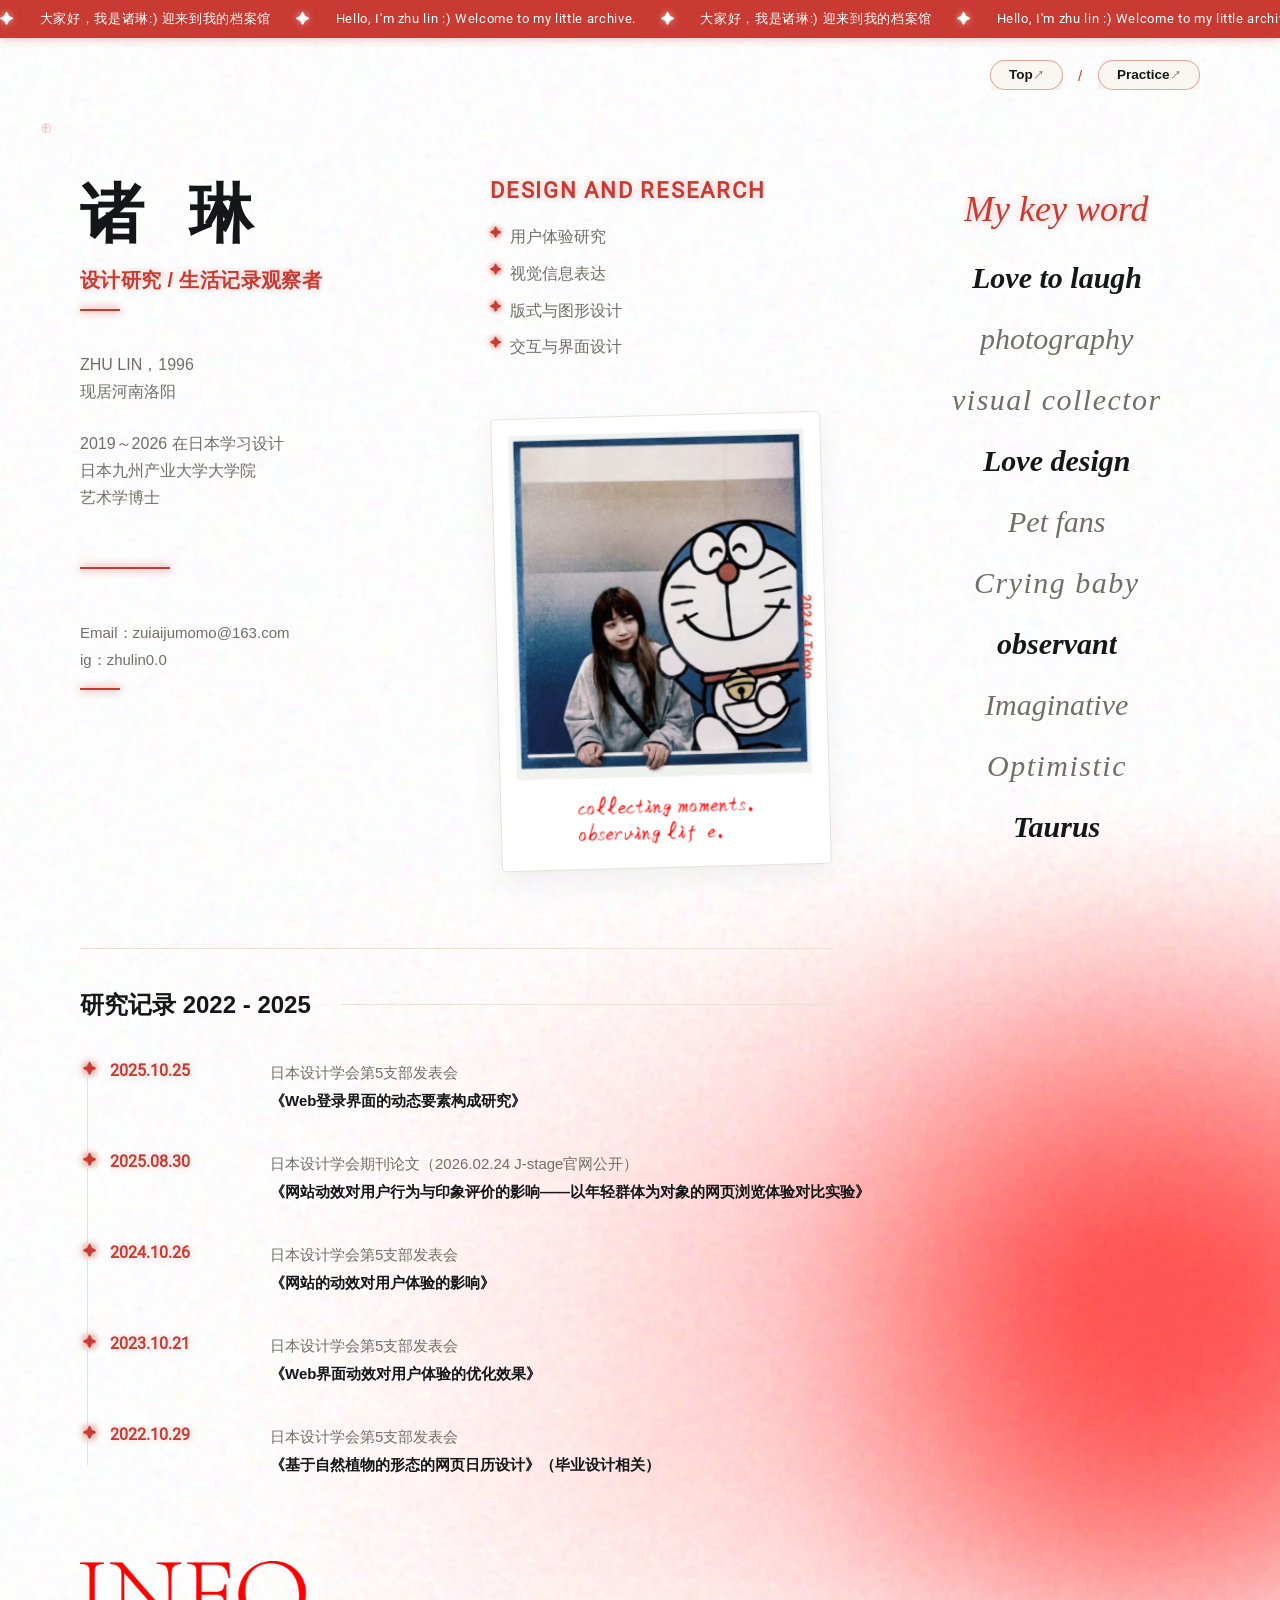
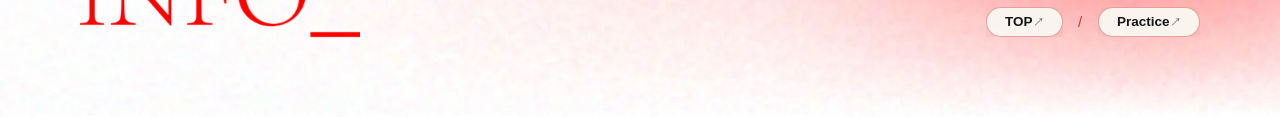
==== info.html @ d1a2bf79 "Add files via upload" ====
<!DOCTYPE html>
<html lang="zh-CN">

<head>
    <meta charset="UTF-8">
    <meta name="viewport" content="width=device-width, initial-scale=1.0">
    <title>Info - ZHU LIN</title>
    <link rel="icon" type="image/png" href="images/素材-13.png">
    <link rel="stylesheet" href="css/info_v6.css">
</head>

<body>
    <div class="info-page">
        <div class="info-marquee" aria-label="Hello, I'm zhu lin :) Welcome to my little archive.">
            <div class="info-marquee-track">
                <div class="info-marquee-group">
                    <span class="info-marquee-star">&#10022;</span><span class="info-marquee-item">大家好，我是诸琳:)
                        迎来到我的档案馆</span>
                    <span class="info-marquee-star">&#10022;</span><span class="info-marquee-item">Hello, I'm zhu lin :)
                        Welcome to my little archive.</span>
                    <span class="info-marquee-star">&#10022;</span><span class="info-marquee-item">大家好，我是诸琳:)
                        迎来到我的档案馆</span>
                    <span class="info-marquee-star">&#10022;</span><span class="info-marquee-item">Hello, I'm zhu lin :)
                        Welcome to my little archive.</span>
                </div>
                <div class="info-marquee-group" aria-hidden="true">
                    <span class="info-marquee-star">&#10022;</span><span class="info-marquee-item">大家好，我是诸琳:)
                        迎来到我的档案馆</span>
                    <span class="info-marquee-star">&#10022;</span><span class="info-marquee-item">Hello, I'm zhu lin :)
                        Welcome to my little archive.</span>
                    <span class="info-marquee-star">&#10022;</span><span class="info-marquee-item">大家好，我是诸琳:)
                        迎来到我的档案馆</span>
                    <span class="info-marquee-star">&#10022;</span><span class="info-marquee-item">Hello, I'm zhu lin :)
                        Welcome to my little archive.</span>
                </div>
            </div>
        </div>

        <nav class="info-nav info-nav-top" aria-label="Primary">
            <a class="reveal-line" style="--reveal-delay: 0.120s" href="index.html">Top</a>
            <span class="reveal-line" style="--reveal-delay: 0.195s">/</span>
            <a class="reveal-line" style="--reveal-delay: 0.270s" href="ux-design.html">Practice</a>
        </nav>

        <main class="info-canvas">
            <section class="identity-block" aria-labelledby="info-name">
                <div>
                    <h1 id="info-name"><span class="reveal-line" style="--reveal-delay: 0.345s">诸&nbsp;&nbsp;琳</span>
                    </h1>
                    <p class="identity-role"><span class="reveal-line" style="--reveal-delay: 0.420s">设计研究 /
                            生活记录观察者</span></p>
                    <span class="red-rule short"></span>
                </div>

                <div class="bio-list">
                    <p>
                        <span class="reveal-line" style="--reveal-delay: 0.495s">ZHU LIN，1996</span>
                        <span class="reveal-line" style="--reveal-delay: 0.570s">现居河南洛阳</span>
                    </p>
                    <p>
                        <span class="reveal-line" style="--reveal-delay: 0.645s">2019～2026 在日本学习设计</span>
                        <span class="reveal-line" style="--reveal-delay: 0.720s">日本九州产业大学大学院</span>
                        <span class="reveal-line" style="--reveal-delay: 0.795s">艺术学博士</span>
                    </p>
                </div>

                <span class="red-rule medium"></span>

                <address class="contact-list">
                    <a class="reveal-line" style="--reveal-delay: 0.870s"
                        href="mailto:zuiaijumomo@163.com">Email：zuiaijumomo@163.com</a>
                    <span class="reveal-line" style="--reveal-delay: 0.945s">ig：zhulin0.0</span>
                </address>

                <span class="red-rule short"></span>
            </section>

            <section class="research-scope" aria-labelledby="research-title">
                <h2 id="research-title"><span class="reveal-line" style="--reveal-delay: 1.020s">Design and
                        Research</span></h2>
                <ul>
                    <li><span class="reveal-line" style="--reveal-delay: 1.095s">用户体验研究</span></li>
                    <li><span class="reveal-line" style="--reveal-delay: 1.170s">视觉信息表达</span></li>
                    <li><span class="reveal-line" style="--reveal-delay: 1.245s">版式与图形设计</span></li>
                    <li><span class="reveal-line" style="--reveal-delay: 1.320s">交互与界面设计</span></li>
                </ul>

                <figure class="profile-photo">
                    <img class="reveal-visual" style="--reveal-delay: 1.395s" src="info/web/profile-doraemon.webp"
                        alt="Zhu Lin in Tokyo, 2024" width="618" height="720">
                    <figcaption class="photo-date"><span class="reveal-line" style="--reveal-delay: 1.395s">2024 /
                            Tokyo</span></figcaption>
                    <p class="photo-note reveal-visual" style="--reveal-delay: 1.470s">collecting moments.<br>observing
                        life.</p>
                </figure>
            </section>

            <aside class="keyword-block" aria-labelledby="keyword-title">
                <h2 id="keyword-title"><span class="reveal-line" style="--reveal-delay: 1.470s">My key word</span></h2>
                <ul>
                    <li><span class="reveal-line" style="--reveal-delay: 1.545s">Love to laugh</span></li>
                    <li><span class="reveal-line" style="--reveal-delay: 1.620s">photography</span></li>
                    <li><span class="reveal-line" style="--reveal-delay: 1.695s">visual collector</span></li>
                    <li><span class="reveal-line" style="--reveal-delay: 1.770s">Love design</span></li>
                    <li><span class="reveal-line" style="--reveal-delay: 1.845s">Pet fans</span></li>
                    <li><span class="reveal-line" style="--reveal-delay: 1.920s">Crying baby</span></li>
                    <li><span class="reveal-line" style="--reveal-delay: 1.995s">observant</span></li>
                    <li><span class="reveal-line" style="--reveal-delay: 2.070s">Imaginative</span></li>
                    <li><span class="reveal-line" style="--reveal-delay: 2.145s">Optimistic</span></li>
                    <li><span class="reveal-line" style="--reveal-delay: 2.220s">Taurus</span></li>
                </ul>
            </aside>

            <section class="record-block" aria-labelledby="record-title">
                <div class="record-heading">
                    <h2 id="record-title"><span class="reveal-line" style="--reveal-delay: 2.295s">研究记录 2022 -
                            2025</span></h2>
                    <span></span>
                </div>

                <ol class="timeline">
                    <li>
                        <time class="reveal-line" style="--reveal-delay: 2.370s" datetime="2025-10-25">2025.10.25</time>
                        <div>
                            <p><span class="reveal-line" style="--reveal-delay: 2.445s">日本设计学会第5支部发表会</span></p>
                            <p><span class="reveal-line" style="--reveal-delay: 2.520s">《Web登录界面的动态要素构成研究》</span></p>
                        </div>
                    </li>
                    <li>
                        <time class="reveal-line" style="--reveal-delay: 2.595s" datetime="2025-08-30">2025.08.30</time>
                        <div>
                            <p><span class="reveal-line" style="--reveal-delay: 2.670s">日本设计学会期刊论文（2026.02.24
                                    J-stage官网公开）</span></p>
                            <p><span class="reveal-line"
                                    style="--reveal-delay: 2.745s">《网站动效对用户行为与印象评价的影响——以年轻群体为对象的网页浏览体验对比实验》</span></p>
                        </div>
                    </li>
                    <li>
                        <time class="reveal-line" style="--reveal-delay: 2.820s" datetime="2024-10-26">2024.10.26</time>
                        <div>
                            <p><span class="reveal-line" style="--reveal-delay: 2.895s">日本设计学会第5支部发表会</span></p>
                            <p><span class="reveal-line" style="--reveal-delay: 2.970s">《网站的动效对用户体验的影响》</span></p>
                        </div>
                    </li>
                    <li>
                        <time class="reveal-line" style="--reveal-delay: 3.045s" datetime="2023-10-21">2023.10.21</time>
                        <div>
                            <p><span class="reveal-line" style="--reveal-delay: 3.120s">日本设计学会第5支部发表会</span></p>
                            <p><span class="reveal-line" style="--reveal-delay: 3.195s">《Web界面动效对用户体验的优化效果》</span></p>
                        </div>
                    </li>
                    <li>
                        <time class="reveal-line" style="--reveal-delay: 3.270s" datetime="2022-10-29">2022.10.29</time>
                        <div>
                            <p><span class="reveal-line" style="--reveal-delay: 3.345s">日本设计学会第5支部发表会</span></p>
                            <p><span class="reveal-line"
                                    style="--reveal-delay: 3.420s">《基于自然植物的形态的网页日历设计》（毕业设计相关）</span></p>
                        </div>
                    </li>
                </ol>
            </section>

            <div class="info-wordmark reveal-visual" style="--reveal-delay: 3.495s" aria-hidden="true">INFO_</div>

            <nav class="info-nav info-nav-bottom" aria-label="Secondary">
                <a class="reveal-line" style="--reveal-delay: 3.495s" href="index.html">TOP</a>
                <span class="reveal-line" style="--reveal-delay: 3.570s">/</span>
                <a class="reveal-line" style="--reveal-delay: 3.645s" href="ux-design.html">Practice</a>
            </nav>
        </main>
    </div>

    <!-- Back to top -->
    <div class="back-to-top" id="info-back-top" aria-label="Back to top">↑</div>
    <script>
        var backBtn = document.getElementById('info-back-top');
        window.addEventListener('scroll', function () {
            if (window.pageYOffset > 300) {
                backBtn.classList.add('visible');
            } else {
                backBtn.classList.remove('visible');
            }
        }, { passive: true });
        backBtn.addEventListener('click', function () {
            window.scrollTo({ top: 0, behavior: 'smooth' });
        });
    </script>
</body>

</html>
---- css/info_v6.css ----
@font-face {
    font-family: "Info Roboto";
    src: url("../info/Roboto-Regular.ttf") format("truetype");
    font-weight: 400;
    font-style: normal;
    font-display: swap;
}

@font-face {
    font-family: "Info Roboto";
    src: url("../info/Roboto-Italic.ttf") format("truetype");
    font-weight: 400;
    font-style: italic;
    font-display: swap;
}

@font-face {
    font-family: "Info Hiragino Sans GB";
    src: url("../fonts/Hiragino%20Sans%20GB.ttc") format("truetype");
    font-weight: 400;
    font-style: normal;
    font-display: swap;
}

:root {
    --bg-color: #faf7f2;
    --text-color: #151618;
    --text-muted: #726e67;
    --accent-color: #c93b32;
    --accent-glow: rgba(201, 59, 50, 0.3);
    --border-color: #e8e2d7;
    
    --sans-font: "Info Hiragino Sans GB", "PingFang SC", "Microsoft YaHei", sans-serif;
    --latin-font: "Info Roboto", Arial, sans-serif;
    --serif-font: Georgia, "Times New Roman", serif;
    --transition-smooth: all 0.4s cubic-bezier(0.25, 1, 0.5, 1);
}

* {
    box-sizing: border-box;
    padding: 0;
    margin: 0;
}

html, body {
    width: 100%;
    min-height: 100%;
    background-color: var(--bg-color);
    color: var(--text-color);
    font-family: var(--sans-font);
    overflow-x: hidden;
    -webkit-font-smoothing: antialiased;
}

body {
    position: relative;
    background-image: 
        linear-gradient(var(--border-color) 1px, transparent 1px),
        linear-gradient(90deg, var(--border-color) 1px, transparent 1px);
    background-size: 30px 30px;
}

/* Background glow */
body::before {
    content: '';
    position: fixed;
    top: -5%;
    right: -5%;
    width: 40vw;
    height: 40vw;
    background: radial-gradient(circle, rgba(201, 59, 50, 0.08) 0%, rgba(201, 59, 50, 0) 70%);
    filter: blur(80px);
    pointer-events: none;
    z-index: -1;
    animation: floatGlow 20s ease-in-out infinite alternate;
}

@keyframes floatGlow {
    0% { transform: translate(0, 0) scale(1); }
    100% { transform: translate(-5%, 5%) scale(1.1); }
}

img {
    display: block;
    max-width: 100%;
}

a {
    color: inherit;
    text-decoration: none;
}

.info-page {
    position: relative;
    min-height: 100vh;
    background: transparent url("../info/web/info-bg.webp") center bottom / cover no-repeat;
}

/* Marquee Bar */
.info-marquee {
    position: relative;
    z-index: 5;
    width: 100%;
    height: 38px;
    overflow: hidden;
    background: var(--accent-color);
    color: #fff;
    font-family: var(--latin-font);
    font-size: 13px;
    font-weight: 500;
    line-height: 38px;
    letter-spacing: 0.05em;
    white-space: nowrap;
    box-shadow: 0 2px 8px var(--accent-glow);
}

.info-marquee-track {
    display: flex;
    align-items: center;
    width: max-content;
    height: 100%;
    white-space: nowrap;
    animation: info-marquee 30s linear infinite;
}

.info-marquee-group {
    display: flex;
    align-items: center;
    flex: 0 0 auto;
}

.info-marquee-item {
    display: inline-block;
    flex: 0 0 auto;
    padding-right: 25px;
}

.info-marquee-star {
    display: inline-block;
    flex: 0 0 auto;
    padding-right: 25px;
    font-size: 14px;
    line-height: inherit;
    text-shadow: 0 0 6px rgba(255, 255, 255, 0.6);
}

@keyframes info-marquee {
    from { transform: translateX(0); }
    to { transform: translateX(-50%); }
}

/* Entry animations (Reveal Effects) */
.reveal-line {
    display: inline-block;
    opacity: 0;
    transform: translateY(20px);
    clip-path: inset(0 0 100% 0);
    animation: info-line-reveal 1.0s cubic-bezier(0.25, 1, 0.5, 1) forwards;
    animation-delay: var(--reveal-delay, 0.12s);
    will-change: opacity, transform, clip-path;
}

.reveal-visual {
    display: block;
    opacity: 0;
    transform: translateY(25px);
    clip-path: inset(0 0 100% 0);
    animation: info-line-reveal 1.0s cubic-bezier(0.25, 1, 0.5, 1) forwards;
    animation-delay: var(--reveal-delay, 0.12s);
    will-change: opacity, transform, clip-path;
}

.bio-list .reveal-line {
    display: block;
}

.timeline time.reveal-line {
    display: block;
}

@keyframes info-line-reveal {
    to {
        opacity: 1;
        transform: translateY(0);
        clip-path: inset(0 0 0 0);
    }
}

.info-nav {
    display: flex;
    align-items: center;
    gap: 16px;
    font-family: var(--sans-font);
}

.info-nav a {
    display: inline-block;
    padding: 6px 18px;
    font-size: 13.5px;
    font-weight: 700;
    border: 1px solid rgba(201, 59, 50, 0.45);
    border-radius: 20px;
    background: rgba(250, 247, 242, 0.95);
    backdrop-filter: blur(10px);
    -webkit-backdrop-filter: blur(10px);
    color: var(--text-color);
    box-shadow: 0 4px 12px rgba(26, 26, 28, 0.08);
    transition: var(--transition-smooth);
    text-decoration: none;
    position: relative;
}

.info-nav a::after {
    content: ' ↗';
    font-size: 11px;
    opacity: 0.5;
    transition: opacity 0.3s ease, transform 0.3s ease;
    display: inline-block;
}

.info-nav a:hover,
.info-nav a.active {
    background: var(--accent-color);
    color: #ffffff !important;
    border-color: var(--accent-color);
    transform: translateY(-3px);
    box-shadow: 0 8px 20px var(--accent-glow);
}

.info-nav a:hover::after,
.info-nav a.active::after {
    opacity: 1;
    transform: translate(2px, -2px);
}

.info-nav span.reveal-line {
    font-size: 15px;
    color: var(--accent-color);
    opacity: 0.55;
}

.info-nav-top {
    position: absolute;
    top: 60px;
    right: 80px;
    z-index: 10;
}

/* Main Canvas Responsive Grid */
.info-canvas {
    max-width: 1440px;
    margin: 0 auto;
    padding: 140px 80px 80px;
    display: grid;
    grid-template-columns: 1.15fr 1.2fr 1fr;
    grid-template-areas:
        "identity research keywords"
        "records records keywords"
        "wordmark . bottomnav";
    column-gap: 80px;
    row-gap: 80px;
    align-items: start;
    position: relative;
}

/* Section design markers */
.info-canvas::before {
    content: '⊕';
    position: absolute;
    top: 80px;
    left: 40px;
    color: var(--accent-color);
    opacity: 0.3;
    font-size: 16px;
}

/* Column 1: Identity block */
.identity-block {
    grid-area: identity;
    display: flex;
    flex-direction: column;
}

.identity-block h1 {
    font-size: 64px;
    font-weight: 700;
    line-height: 1.15;
    letter-spacing: 0.05em;
    color: var(--text-color);
    text-shadow: 0 0 1px rgba(0,0,0,0.05);
}

.identity-role {
    margin: 15px 0 0;
    font-size: 20px;
    font-weight: 700;
    color: var(--accent-color);
    letter-spacing: 0.02em;
    text-shadow: 0 0 10px var(--accent-glow);
}

.red-rule {
    display: block;
    height: 2px;
    margin-top: 15px;
    background: var(--accent-color);
    box-shadow: 0 0 8px var(--accent-color);
}

.red-rule.short {
    width: 40px;
}

.red-rule.medium {
    width: 90px;
    margin-top: 30px;
}

.bio-list {
    margin-top: 40px;
    font-size: 16px;
    line-height: 1.7;
    color: var(--text-muted);
}

.bio-list p {
    margin-bottom: 25px;
}

.bio-list p span {
    display: block;
}

.contact-list {
    margin-top: 50px;
    font-style: normal;
    font-size: 15px;
    line-height: 1.8;
}

.contact-list a,
.contact-list span {
    display: block;
    color: var(--text-muted);
}

.contact-list a {
    position: relative;
    display: inline-block;
    transition: color 0.3s ease;
}

.contact-list a:hover {
    color: var(--accent-color);
}

/* Column 2: Design and Research Scope */
.research-scope {
    grid-area: research;
    display: flex;
    flex-direction: column;
}

.research-scope h2 {
    font-family: var(--latin-font);
    font-size: 22px;
    color: var(--accent-color);
    font-weight: 600;
    text-transform: uppercase;
    letter-spacing: 0.08em;
    margin-bottom: 20px;
    text-shadow: 0 0 8px var(--accent-glow);
}

.research-scope ul {
    list-style: none;
    font-size: 16px;
    line-height: 1.8;
    color: var(--text-muted);
    margin-bottom: 45px;
}

.research-scope li {
    position: relative;
    padding-left: 20px;
    margin-bottom: 8px;
    transition: transform 0.3s ease;
}

.research-scope li:hover {
    transform: translateX(4px);
}

.research-scope li::before {
    content: "✦";
    position: absolute;
    left: 0;
    color: var(--accent-color);
    font-size: 12px;
    text-shadow: 0 0 6px var(--accent-color);
}

.profile-photo {
    align-self: center;
    background: #ffffff;
    padding: 16px 16px 24px 16px;
    border-radius: 4px;
    box-shadow: 
        0 12px 30px rgba(0, 0, 0, 0.05),
        0 2px 10px rgba(0, 0, 0, 0.02);
    border: 1px solid var(--border-color);
    opacity: 0;
    transform: translateY(40px) rotate(0deg) scale(0.92);
    animation: profilePhotoSpring 1.4s cubic-bezier(0.34, 1.56, 0.64, 1) forwards;
    animation-delay: 1.1s;
    will-change: opacity, transform;
    
    transition: var(--transition-smooth);
    width: 100%;
    max-width: 330px;
    position: relative;
}

@keyframes profilePhotoSpring {
    to {
        opacity: 1;
        transform: translateY(0) rotate(-1.5deg) scale(1);
    }
}

.profile-photo:hover {
    transform: rotate(0deg) scale(1.03);
    box-shadow: 
        0 15px 35px rgba(201, 59, 50, 0.12),
        0 0 15px var(--accent-glow);
    border-color: rgba(201, 59, 50, 0.25);
}

.profile-photo img {
    width: 100%;
    height: auto;
    object-fit: cover;
    filter: sepia(5%) contrast(98%);
    border: 1px solid rgba(0,0,0,0.04);
}

.photo-date {
    position: absolute;
    top: 50%;
    right: -24px;
    transform: translateY(-50%) rotate(90deg);
    transform-origin: center;
    color: var(--accent-color);
    font-family: var(--latin-font);
    font-size: 12px;
    font-weight: 600;
    letter-spacing: 0.1em;
    white-space: nowrap;
    text-shadow: 0 0 8px var(--accent-glow);
}

.photo-note {
    width: 100%;
    height: 48px;
    margin-top: 18px;
    background: url("../info/-info-04.png") center center / contain no-repeat;
    color: transparent;
    font-size: 0;
    overflow: hidden;
}

/* Background glow */
.keyword-block {
    grid-area: keywords;
    width: 100%;
    padding-top: 10px;
    display: flex;
    flex-direction: column;
    align-items: center;
}

.keyword-block h2 {
    font-family: var(--serif-font);
    font-size: 36px;
    font-style: italic;
    color: var(--accent-color);
    font-weight: 500;
    margin-bottom: 30px;
    text-align: center;
    text-shadow: 0 0 10px var(--accent-glow);
}

.keyword-block ul {
    list-style: none;
    display: flex;
    flex-direction: column;
    align-items: center;
    width: 100%;
}

.keyword-block li {
    font-family: var(--serif-font);
    font-size: 30px;
    font-style: italic;
    line-height: 1.2;
    color: var(--text-muted);
    margin-bottom: 25px;
    text-align: center;
    cursor: pointer;
    transition: var(--transition-smooth);
}

.keyword-block li:nth-child(3n) {
    font-weight: 300;
    letter-spacing: 0.05em;
}
.keyword-block li:nth-child(3n+1) {
    font-weight: 700;
    color: var(--text-color);
}
.keyword-block li:nth-child(3n+2) {
    font-weight: 400;
}

.keyword-block li:hover {
    color: var(--accent-color);
    transform: scale(1.08) rotate(1.5deg);
    text-shadow: 0 0 12px var(--accent-glow);
}

/* Timeline: 研究记录 */
.record-block {
    grid-area: records;
    width: 100%;
    border-top: 1px solid var(--border-color);
    padding-top: 40px;
}

.record-heading {
    display: flex;
    align-items: center;
    gap: 30px;
    margin-bottom: 40px;
}

.record-heading h2 {
    font-size: 24px;
    font-weight: 700;
    color: var(--text-color);
}

.record-heading > span {
    flex: 1;
    height: 1px;
    background: var(--border-color);
}

.timeline {
    position: relative;
    padding-left: 30px;
    list-style: none;
}

.timeline::before {
    content: "";
    position: absolute;
    top: 8px;
    left: 7px;
    width: 1px;
    height: calc(100% - 24px);
    background: var(--border-color);
    transform-origin: top;
    transform: scaleY(0);
    animation: timelineLineGrow 2s cubic-bezier(0.25, 1, 0.5, 1) forwards;
    animation-delay: 1.5s;
}

@keyframes timelineLineGrow {
    to { transform: scaleY(1); }
}

.timeline li {
    position: relative;
    display: grid;
    grid-template-columns: 140px 1fr;
    gap: 20px;
    margin-bottom: 35px;
}

.timeline li:last-child {
    margin-bottom: 0;
}

/* Background glow */
.timeline li::before {
    content: "✦";
    position: absolute;
    left: -28px;
    top: 0;
    width: 16px;
    height: 16px;
    color: var(--accent-color);
    text-shadow: 0 0 8px var(--accent-color);
    font-size: 14px;
    line-height: 1;
    display: flex;
    align-items: center;
    justify-content: center;
    background-color: var(--bg-color);
    z-index: 2;
    transition: transform 0.3s ease, text-shadow 0.3s ease;
}

.timeline li:hover::before {
    transform: scale(1.3) rotate(45deg);
    text-shadow: 0 0 15px var(--accent-color);
}

.timeline time {
    color: var(--accent-color);
    font-family: var(--latin-font);
    font-size: 16px;
    font-weight: 600;
    white-space: nowrap;
    text-shadow: 0 0 8px var(--accent-glow);
}

.timeline p {
    font-size: 15px;
    line-height: 1.6;
    color: var(--text-muted);
    margin-bottom: 4px;
     white-space: nowrap;
}

.timeline p:last-child {
    font-weight: 600;
    color: var(--text-color);
}

/* Wordmark & Bottom Nav */
.info-wordmark {
    grid-area: wordmark;
    width: 280px;
    aspect-ratio: 1528 / 415;
    background: url("../info/-info-09.png") left bottom / contain no-repeat;
    color: transparent;
    font-size: 0;
    overflow: hidden;
    opacity: 0.45;
}

.info-nav-bottom {
    grid-area: bottomnav;
    justify-self: end;
    align-self: end;
    font-size: 28px;
}

/* Responsive styles (Tablets & Smaller Screen) */
@media (max-width: 1100px) {
    .info-canvas {
        grid-template-columns: 1fr 1fr;
        grid-template-areas:
            "identity research"
            "keywords keywords"
            "records records"
            "wordmark bottomnav";
        column-gap: 50px;
        row-gap: 60px;
        padding: 100px 40px 60px;
    }
    
    .keyword-block {
        align-items: flex-start;
    }
    
    .keyword-block h2 {
        text-align: left;
        margin-bottom: 20px;
    }
    
    .keyword-block ul {
        display: grid;
        grid-template-columns: repeat(2, 1fr);
        column-gap: 30px;
        row-gap: 15px;
        align-items: start;
    }
    
    .keyword-block li {
        text-align: left;
        font-size: 26px;
        margin-bottom: 10px;
    }
    
    .info-nav-top {
        top: 40px;
        right: 40px;
    }
}

/* Mobile Specific styles */
@media (max-width: 768px) {
    .info-marquee {
        height: 32px;
        font-size: 12px;
        line-height: 32px;
    }
    
    .info-nav-top {
        position: static;
        margin: 30px 20px 0;
        justify-content: flex-end;
        font-size: 22px;
    }
    
    .info-canvas {
        display: flex;
        flex-direction: column;
        gap: 50px;
        padding: 30px 20px 50px;
    }
    
    .identity-block h1 {
        font-size: 48px;
    }
    
    .identity-role {
        font-size: 18px;
    }
    
    .bio-list {
        margin-top: 30px;
        font-size: 15px;
    }
    
    .bio-list p {
        margin-bottom: 18px;
    }
    
    .contact-list {
        margin-top: 35px;
    }
    
    .research-scope {
        margin-top: 10px;
    }
    
    .research-scope ul {
        margin-bottom: 30px;
    }
    
    .profile-photo {
        align-self: center;
        max-width: 100%;
        width: 290px;
    }
    
    .keyword-block {
        align-items: center;
    }
    
    .keyword-block h2 {
        text-align: center;
        font-size: 30px;
    }
    
    .keyword-block ul {
        display: flex;
        flex-direction: column;
        align-items: center;
        gap: 12px;
    }
    
    .keyword-block li {
        text-align: center;
        font-size: 24px;
        margin-bottom: 0;
    }
    
    .timeline {
        padding-left: 20px;
    }
    
    .timeline li {
        grid-template-columns: 1fr;
        gap: 8px;
        margin-bottom: 30px;
    }
    
    .timeline time {
        font-size: 15px;
    }
    
    .info-wordmark {
        width: 200px;
        margin-top: 20px;
    }
    
    .info-nav-bottom {
        align-self: flex-end;
        font-size: 22px;
        margin-top: 10px;
    }
}

/* Back to Top Button */
.back-to-top {
    position: fixed;
    bottom: 40px;
    right: 40px;
    width: 50px;
    height: 50px;
    border-radius: 50%;
    background: rgba(250, 247, 242, 0.85);
    backdrop-filter: blur(10px);
    -webkit-backdrop-filter: blur(10px);
    border: 1px solid rgba(201, 59, 50, 0.3);
    color: var(--accent-color);
    font-size: 24px;
    line-height: 50px;
    text-align: center;
    cursor: pointer;
    box-shadow: 0 4px 15px rgba(0, 0, 0, 0.1);
    opacity: 0;
    visibility: hidden;
    transform: translateY(20px);
    transition: all 0.4s cubic-bezier(0.25, 1, 0.5, 1);
    z-index: 1000;
}

.back-to-top.visible {
    opacity: 1;
    visibility: visible;
    transform: translateY(0);
}

.back-to-top:hover {
    background: var(--accent-color);
    color: #fff;
    box-shadow: 0 8px 25px var(--accent-glow);
    transform: translateY(-5px);
}
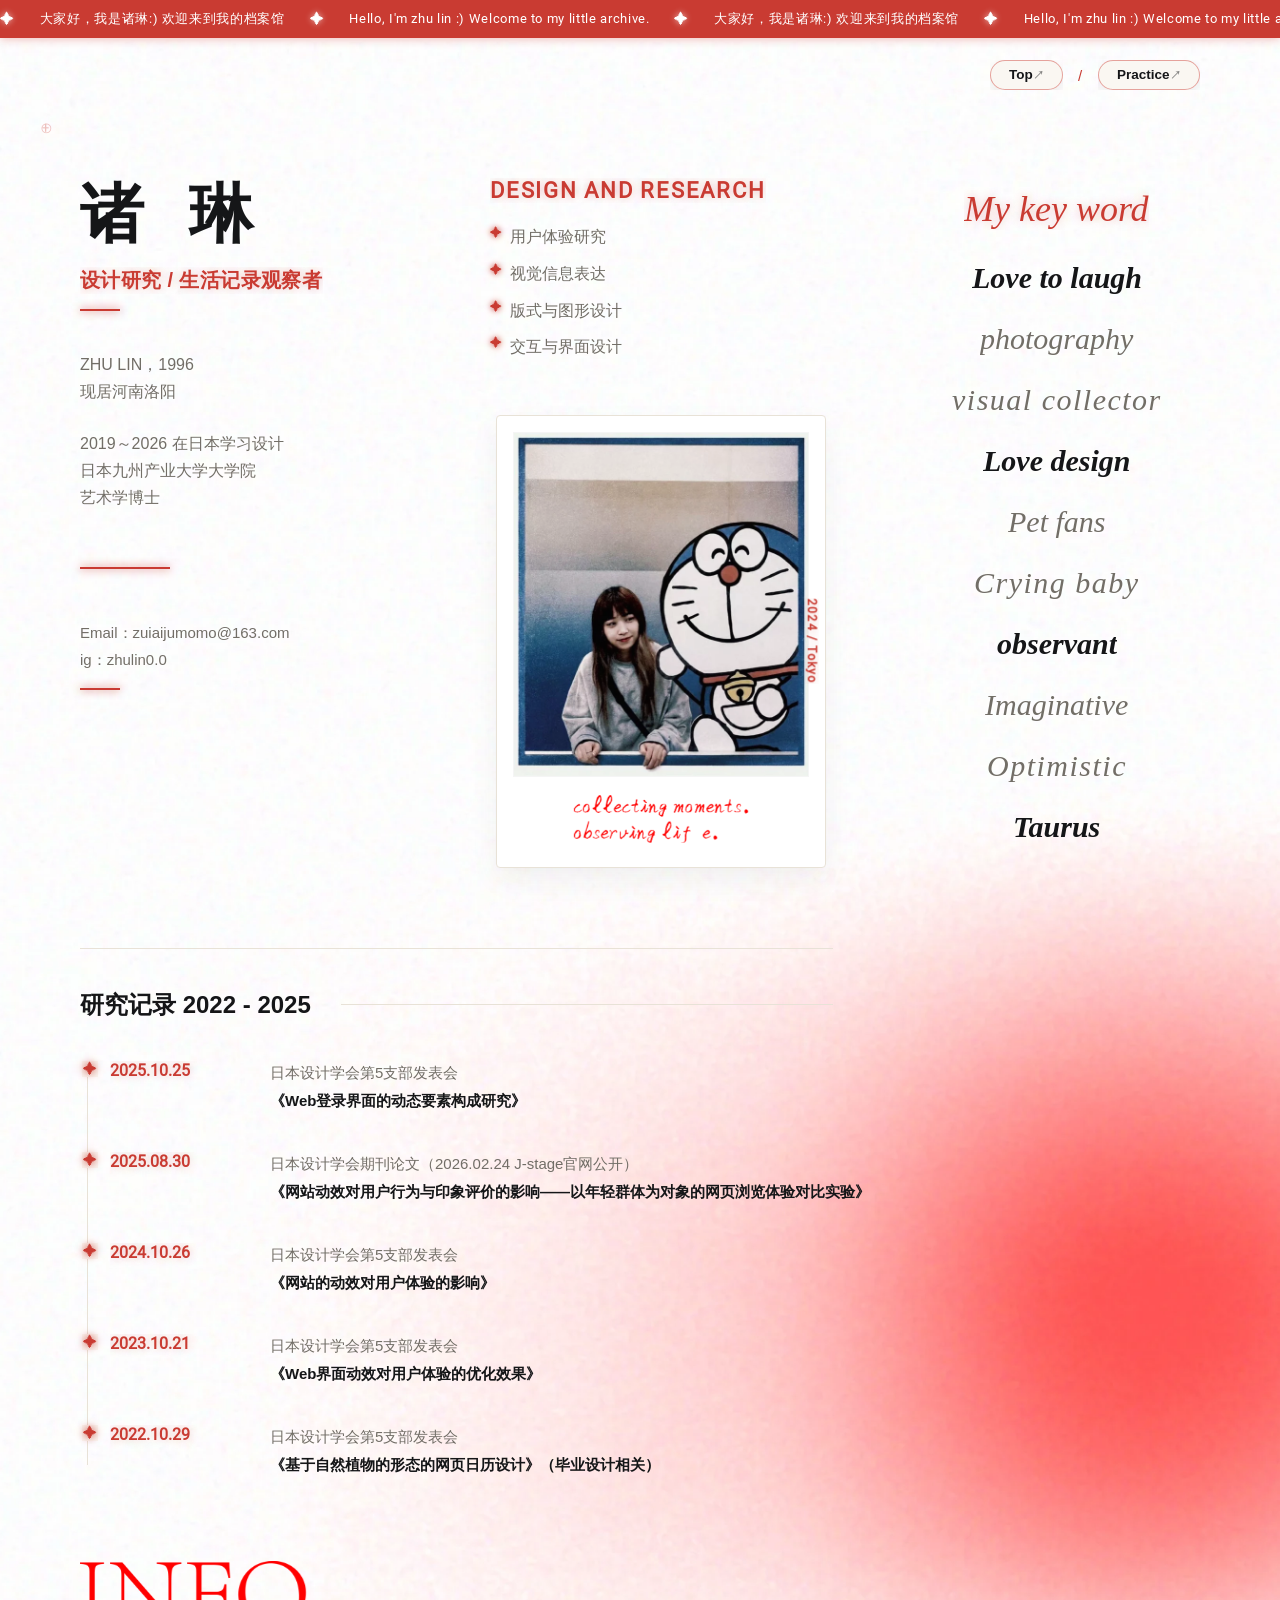
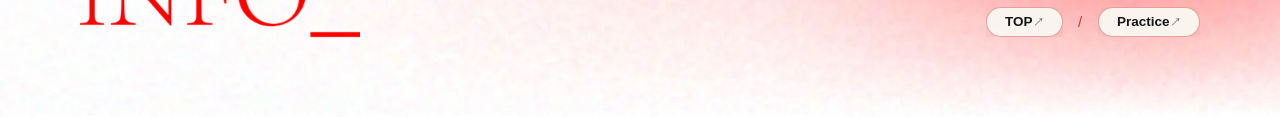
==== commit b5c02915: "Add files via upload" ====
--- a/info.html
+++ b/info.html
@@ -4,9 +4,10 @@
 <head>
     <meta charset="UTF-8">
     <meta name="viewport" content="width=device-width, initial-scale=1.0">
-    <title>Info - ZHU LIN</title>
-    <link rel="icon" type="image/png" href="images/素材-13.png">
-    <link rel="stylesheet" href="css/info_v6.css">
+    <title>Info - ZHU LIN</title>
+    <link rel="icon" type="image/png" href="images/素材-13.png">
+    <link rel="stylesheet" href="css/info_v6.css">
+    <link rel="stylesheet" href="css/mobile_v1.css?v=8">
 </head>
 
 <body>
@@ -15,21 +16,21 @@
             <div class="info-marquee-track">
                 <div class="info-marquee-group">
                     <span class="info-marquee-star">&#10022;</span><span class="info-marquee-item">大家好，我是诸琳:)
-                        迎来到我的档案馆</span>
+                        欢迎来到我的档案馆</span>
                     <span class="info-marquee-star">&#10022;</span><span class="info-marquee-item">Hello, I'm zhu lin :)
                         Welcome to my little archive.</span>
                     <span class="info-marquee-star">&#10022;</span><span class="info-marquee-item">大家好，我是诸琳:)
-                        迎来到我的档案馆</span>
+                        欢迎来到我的档案馆</span>
                     <span class="info-marquee-star">&#10022;</span><span class="info-marquee-item">Hello, I'm zhu lin :)
                         Welcome to my little archive.</span>
                 </div>
                 <div class="info-marquee-group" aria-hidden="true">
                     <span class="info-marquee-star">&#10022;</span><span class="info-marquee-item">大家好，我是诸琳:)
-                        迎来到我的档案馆</span>
+                        欢迎来到我的档案馆</span>
                     <span class="info-marquee-star">&#10022;</span><span class="info-marquee-item">Hello, I'm zhu lin :)
                         Welcome to my little archive.</span>
                     <span class="info-marquee-star">&#10022;</span><span class="info-marquee-item">大家好，我是诸琳:)
-                        迎来到我的档案馆</span>
+                        欢迎来到我的档案馆</span>
                     <span class="info-marquee-star">&#10022;</span><span class="info-marquee-item">Hello, I'm zhu lin :)
                         Welcome to my little archive.</span>
                 </div>
@@ -172,9 +173,9 @@
 
     <!-- Back to top -->
     <div class="back-to-top" id="info-back-top" aria-label="Back to top">↑</div>
-    <script>
-        var backBtn = document.getElementById('info-back-top');
-        window.addEventListener('scroll', function () {
+    <script>
+        var backBtn = document.getElementById('info-back-top');
+        window.addEventListener('scroll', function () {
             if (window.pageYOffset > 300) {
                 backBtn.classList.add('visible');
             } else {
@@ -182,9 +183,10 @@
             }
         }, { passive: true });
         backBtn.addEventListener('click', function () {
-            window.scrollTo({ top: 0, behavior: 'smooth' });
-        });
-    </script>
-</body>
-
-</html>+            window.scrollTo({ top: 0, behavior: 'smooth' });
+        });
+    </script>
+    <script src="js/mobile_v1.js?v=4"></script>
+</body>
+
+</html>
--- a/css/info_v6.css
+++ b/css/info_v6.css
@@ -424,7 +424,7 @@
 @keyframes profilePhotoSpring {
     to {
         opacity: 1;
-        transform: translateY(0) rotate(-1.5deg) scale(1);
+        transform: translateY(0) rotate(0deg) scale(1);
     }
 }
 
@@ -447,7 +447,7 @@
 .photo-date {
     position: absolute;
     top: 50%;
-    right: -24px;
+    right: -29px;
     transform: translateY(-50%) rotate(90deg);
     transform-origin: center;
     color: var(--accent-color);
--- a/css/mobile_v1.css
+++ b/css/mobile_v1.css
@@ -0,0 +1,906 @@
+@media (max-width: 900px) {
+    :root {
+        --mobile-page-pad: clamp(16px, 5vw, 34px);
+        --mobile-section-gap: clamp(24px, 7vw, 48px);
+        --mobile-radius: 8px;
+    }
+
+    html,
+    body {
+        width: 100%;
+        min-height: 100%;
+        overflow-x: hidden !important;
+        background-size: 22px 22px;
+    }
+
+    body.mobile-layout {
+        text-size-adjust: 100%;
+        -webkit-text-size-adjust: 100%;
+    }
+
+    .marquee-bar-home,
+    .marquee-bar,
+    .info-marquee {
+        height: 32px !important;
+        line-height: 32px !important;
+        font-size: 12px !important;
+    }
+
+    .marquee-item,
+    .info-marquee-item {
+        padding-right: 20px !important;
+    }
+
+    .marquee-star,
+    .info-marquee-star {
+        padding-right: 20px !important;
+    }
+
+    .pc,
+    .pcf {
+        display: none !important;
+    }
+
+    .iphone {
+        display: block !important;
+    }
+
+    .iphonef {
+        display: flex !important;
+    }
+
+    .scroll-reveal {
+        opacity: 1 !important;
+        transform: none !important;
+    }
+
+    /* Home page: independent mobile composition */
+    .root {
+        width: 100% !important;
+        min-height: 100svh !important;
+        height: auto !important;
+        overflow: visible !important;
+        display: flex;
+        flex-direction: column;
+    }
+
+    .root::before,
+    .root::after,
+    .main-content::before,
+    .main-content::after {
+        display: none !important;
+    }
+
+    .main-content {
+        width: 100% !important;
+        max-width: 760px;
+        margin: 0 auto;
+        display: flex !important;
+        flex-direction: column;
+        gap: 14px !important;
+        padding: 14px var(--mobile-page-pad) 0 !important;
+        align-items: stretch !important;
+    }
+
+    .left-section {
+        width: 100% !important;
+        height: auto !important;
+        min-height: 0 !important;
+        display: block !important;
+    }
+
+    .background-images {
+        width: 100% !important;
+        height: auto !important;
+        min-height: 0 !important;
+        aspect-ratio: 4 / 5;
+        border-radius: var(--mobile-radius);
+        overflow: hidden;
+        box-shadow: 0 12px 28px rgba(21, 22, 24, 0.08);
+    }
+
+    .background-images::before {
+        inset: 8px !important;
+        border-radius: 5px !important;
+    }
+
+    .photo-bg {
+        width: 100% !important;
+        height: 100% !important;
+        object-fit: cover !important;
+        object-position: center top;
+    }
+
+    .photo-logo {
+        top: 14px !important;
+        left: 14px !important;
+        right: 14px;
+        gap: 10px !important;
+    }
+
+    .left-section .signature-overlay,
+    .signature-overlay {
+        width: min(68vw, 310px) !important;
+        max-width: 100%;
+    }
+
+    .navgation {
+        margin: 0 !important;
+    }
+
+    .navgation::before {
+        font-size: 8px !important;
+        margin-bottom: 6px !important;
+        letter-spacing: 0.12em !important;
+    }
+
+    .navgation ul {
+        gap: 8px !important;
+        flex-wrap: wrap;
+    }
+
+    .nav-icon {
+        width: 18px !important;
+        height: 18px !important;
+        margin-right: 2px !important;
+    }
+
+    .navgation ul li a,
+    .info-nav a,
+    .nav-right ul li a,
+    .main-footer ul li a {
+        min-height: 32px;
+        display: inline-flex !important;
+        align-items: center;
+        justify-content: center;
+        padding: 7px 13px !important;
+        border-radius: 18px !important;
+        font-size: 12.5px !important;
+        line-height: 1 !important;
+        white-space: nowrap;
+    }
+
+    .right-section {
+        width: 100% !important;
+        height: auto !important;
+        display: grid !important;
+        grid-template-columns: minmax(0, 1fr) clamp(34px, 10.5vw, 44px);
+        grid-template-areas:
+            "copy mark"
+            "copy geo";
+        gap: 10px 10px !important;
+        border: 0 !important;
+        padding: 12px 0 0 !important;
+        align-items: start;
+        position: relative;
+    }
+
+    .right-section::before {
+        content: '';
+        position: absolute;
+        top: 0;
+        left: 0;
+        right: 0;
+        height: 1px;
+        background: linear-gradient(90deg, var(--accent-color), rgba(201, 59, 50, 0.22) 28%, transparent);
+        opacity: 0.82;
+    }
+
+    .right-section .text.iphone {
+        grid-area: copy;
+    }
+
+    .text {
+        width: 100% !important;
+        max-width: none !important;
+        padding: 24px 8px 12px !important;
+        margin: 0 !important;
+        background-color: transparent !important;
+        border: 0 !important;
+        border-radius: 0 !important;
+        box-shadow: none !important;
+        background-size: 10px 1px, 1px 10px !important;
+    }
+
+    .text::after {
+        top: 12px !important;
+        left: 8px !important;
+        font-size: 8px !important;
+        letter-spacing: 0.1em !important;
+        font-weight: 700;
+        opacity: 0.92;
+    }
+
+    .text p {
+        font-size: 12px !important;
+        line-height: 1.78 !important;
+        margin-bottom: 5px !important;
+        font-weight: 500 !important;
+        letter-spacing: 0 !important;
+        color: rgba(21, 22, 24, 0.92) !important;
+        text-shadow: 0 0 0 rgba(21, 22, 24, 0);
+    }
+
+    .text p:first-of-type {
+        margin-top: 9px !important;
+    }
+
+    .portfolio-img {
+        grid-area: mark;
+        width: auto !important;
+        height: clamp(158px, 42vw, 210px) !important;
+        max-height: none !important;
+        justify-self: center !important;
+        align-self: start !important;
+        opacity: 0.86 !important;
+        transform: none !important;
+        object-fit: contain !important;
+        filter: drop-shadow(0 6px 14px rgba(21, 22, 24, 0.08));
+    }
+
+    body.mobile-layout.home-portfolio-waiting .portfolio-img {
+        opacity: 0 !important;
+        transform: translateY(-180px) rotate(-4deg) scale(0.96) !important;
+        animation: none !important;
+    }
+
+    body.mobile-layout.home-portfolio-drop .portfolio-img {
+        animation: portfolioDropIn 1.15s cubic-bezier(0.19, 1, 0.22, 1) both !important;
+    }
+
+    @keyframes portfolioDropIn {
+        0% {
+            opacity: 0;
+            transform: translateY(-190px) rotate(-5deg) scale(0.94);
+            filter: blur(2px) drop-shadow(0 0 0 rgba(21, 22, 24, 0));
+        }
+        58% {
+            opacity: 0.92;
+            transform: translateY(12px) rotate(1.5deg) scale(1.02);
+            filter: blur(0) drop-shadow(0 12px 18px rgba(21, 22, 24, 0.13));
+        }
+        74% {
+            transform: translateY(-7px) rotate(-0.8deg) scale(0.995);
+        }
+        88% {
+            transform: translateY(3px) rotate(0.35deg) scale(1);
+        }
+        100% {
+            opacity: 0.86;
+            transform: translateY(0) rotate(0deg) scale(1);
+            filter: blur(0) drop-shadow(0 6px 14px rgba(21, 22, 24, 0.08));
+        }
+    }
+
+    .geo-icon {
+        grid-area: geo;
+        width: auto !important;
+        height: 30px !important;
+        margin: 0 !important;
+        justify-self: center !important;
+        align-self: start !important;
+        opacity: 0.34 !important;
+    }
+
+    .iphonef.main-footer {
+        width: 100% !important;
+        height: auto !important;
+        min-height: 58px;
+        margin-top: 12px;
+        padding: 10px var(--mobile-page-pad) 12px !important;
+        justify-content: space-between !important;
+        gap: 14px;
+    }
+
+    .iphonef.main-footer .footer-left,
+    .iphonef.main-footer .footer-right {
+        display: flex;
+        align-items: center;
+        gap: 8px;
+    }
+
+    .iphonef.main-footer .footer-right {
+        flex-wrap: wrap;
+        justify-content: flex-end;
+        font-size: 13px !important;
+    }
+
+    .footer-text {
+        font-size: 11.5px !important;
+        letter-spacing: 0.12em !important;
+        font-weight: 700 !important;
+        opacity: 1 !important;
+    }
+
+    .footer-logo {
+        height: 13px !important;
+    }
+
+    .iphonef.main-footer .footer-right a {
+        color: var(--text-color) !important;
+    }
+
+    .iphonef.main-footer .footer-right a.active {
+        color: var(--accent-color) !important;
+        text-decoration-thickness: 1px !important;
+        text-underline-offset: 3px !important;
+    }
+
+    /* Info page: mobile biography flow */
+    .info-page {
+        min-height: 100svh;
+        background-position: center bottom;
+        background-size: cover;
+    }
+
+    .info-nav-top {
+        position: static !important;
+        margin: 18px var(--mobile-page-pad) 0 !important;
+        justify-content: flex-end;
+        gap: 8px !important;
+    }
+
+    .info-canvas {
+        max-width: 760px;
+        display: flex !important;
+        flex-direction: column;
+        gap: var(--mobile-section-gap) !important;
+        padding: 26px var(--mobile-page-pad) 64px !important;
+    }
+
+    .info-canvas::before {
+        display: none !important;
+    }
+
+    .identity-block,
+    .research-scope,
+    .keyword-block,
+    .record-block {
+        width: 100%;
+    }
+
+    .identity-block h1 {
+        font-size: clamp(46px, 13vw, 76px) !important;
+        line-height: 1.05 !important;
+        letter-spacing: 0.04em !important;
+    }
+
+    .identity-role {
+        margin-top: 12px !important;
+        font-size: clamp(16px, 4.3vw, 21px) !important;
+        line-height: 1.45 !important;
+    }
+
+    .bio-list {
+        margin-top: 26px !important;
+        font-size: 14.5px !important;
+        line-height: 1.75 !important;
+        color: rgba(21, 22, 24, 0.68) !important;
+    }
+
+    .bio-list p {
+        margin-bottom: 18px !important;
+    }
+
+    .contact-list {
+        margin-top: 28px !important;
+        font-size: 14px !important;
+        line-height: 1.8 !important;
+        overflow-wrap: anywhere;
+        color: rgba(21, 22, 24, 0.7) !important;
+    }
+
+    .research-scope {
+        border-top: 1px solid var(--border-color);
+        padding-top: 24px;
+    }
+
+    .research-scope h2,
+    .record-heading h2 {
+        font-size: 18px !important;
+        line-height: 1.25 !important;
+    }
+
+    .research-scope ul {
+        display: grid;
+        grid-template-columns: repeat(2, minmax(0, 1fr));
+        gap: 8px 14px;
+        margin-bottom: 28px !important;
+        font-size: 14px !important;
+        line-height: 1.55 !important;
+        color: rgba(21, 22, 24, 0.68) !important;
+    }
+
+    .research-scope li {
+        margin: 0 !important;
+        padding-left: 18px !important;
+    }
+
+    .profile-photo {
+        width: min(100%, 330px) !important;
+        max-width: 330px !important;
+        padding: 10px 10px 18px !important;
+        border-radius: var(--mobile-radius) !important;
+        transform: none !important;
+        animation: none !important;
+        opacity: 1 !important;
+    }
+
+    .photo-date {
+        right: -29px !important;
+        font-size: 10px !important;
+    }
+
+    .photo-note {
+        height: 36px !important;
+        margin-top: 12px !important;
+    }
+
+    .keyword-block {
+        align-items: flex-start !important;
+        border-top: 1px solid var(--border-color);
+        padding-top: 24px !important;
+    }
+
+    .keyword-block h2 {
+        width: 100%;
+        text-align: left !important;
+        font-size: 28px !important;
+        margin-bottom: 16px !important;
+    }
+
+    .keyword-block ul {
+        width: 100%;
+        display: flex !important;
+        flex-flow: row wrap !important;
+        align-items: flex-start !important;
+        gap: 9px !important;
+    }
+
+    .keyword-block li {
+        margin: 0 !important;
+        padding: 7px 12px;
+        border: 1px solid rgba(201, 59, 50, 0.22);
+        border-radius: 999px;
+        background: rgba(250, 247, 242, 0.74);
+        color: var(--text-muted) !important;
+        font-family: var(--sans-font) !important;
+        font-size: 13px !important;
+        font-style: normal !important;
+        font-weight: 700 !important;
+        line-height: 1.15 !important;
+        text-align: left !important;
+        letter-spacing: 0 !important;
+    }
+
+    .record-block {
+        padding-top: 24px !important;
+    }
+
+    .record-heading {
+        gap: 16px !important;
+        margin-bottom: 26px !important;
+    }
+
+    .timeline {
+        padding-left: 18px !important;
+    }
+
+    .timeline li {
+        display: block !important;
+        margin-bottom: 24px !important;
+    }
+
+    .timeline li::before {
+        left: -25px !important;
+        top: 3px !important;
+    }
+
+    .timeline time {
+        display: block !important;
+        margin-bottom: 7px;
+        font-size: 13px !important;
+    }
+
+    .timeline p {
+        white-space: normal !important;
+        font-size: 13.5px !important;
+        line-height: 1.65 !important;
+        overflow-wrap: anywhere;
+        color: rgba(21, 22, 24, 0.66) !important;
+    }
+
+    .timeline p:last-child {
+        color: rgba(21, 22, 24, 0.9) !important;
+        font-weight: 700 !important;
+    }
+
+    .info-wordmark {
+        width: min(64vw, 240px) !important;
+        margin-top: 0 !important;
+    }
+
+    .info-nav-bottom {
+        align-self: flex-start !important;
+        gap: 8px !important;
+        margin-top: -12px !important;
+    }
+
+    .back-to-top {
+        right: 16px !important;
+        bottom: 16px !important;
+        width: 42px !important;
+        height: 42px !important;
+        line-height: 42px !important;
+        font-size: 20px !important;
+    }
+
+    /* Practice page: mobile portfolio flow */
+    .practice-page .site-header {
+        position: sticky !important;
+    }
+
+    .practice-page .nav {
+        padding: 12px var(--mobile-page-pad) 14px !important;
+        align-items: flex-start !important;
+    }
+
+    .practice-page .nav-left {
+        width: 100%;
+        display: grid !important;
+        grid-template-columns: minmax(0, 1fr) auto;
+        grid-template-areas:
+            "brand links"
+            "tabs tabs";
+        align-items: flex-start !important;
+        gap: 12px !important;
+    }
+
+    .practice-page .logo-text {
+        grid-area: brand;
+        font-size: clamp(26px, 8vw, 42px) !important;
+        letter-spacing: 0 !important;
+    }
+
+    .practice-mobile-links {
+        grid-area: links;
+        display: flex !important;
+        align-items: center;
+        justify-content: flex-end;
+        gap: 8px;
+        padding-top: 3px;
+        white-space: nowrap;
+    }
+
+    .practice-mobile-links a {
+        min-height: 31px;
+        display: inline-flex;
+        align-items: center;
+        justify-content: center;
+        padding: 7px 12px;
+        border: 1px solid rgba(201, 59, 50, 0.24);
+        border-radius: 999px;
+        background: rgba(250, 247, 242, 0.9);
+        color: var(--text-color);
+        font-size: 12px;
+        font-weight: 700;
+        line-height: 1;
+        box-shadow: 0 4px 10px rgba(26, 26, 28, 0.04);
+    }
+
+    .practice-mobile-links a::after {
+        content: '↗';
+        margin-left: 2px;
+        font-size: 10px;
+        color: rgba(21, 22, 24, 0.48);
+    }
+
+    .practice-mobile-links span {
+        color: var(--accent-color);
+        font-size: 13px;
+        font-weight: 700;
+        opacity: 0.58;
+    }
+
+    .practice-page .nav-left ul {
+        grid-area: tabs;
+        width: 100%;
+        display: flex;
+        gap: 8px !important;
+        overflow-x: auto;
+        padding-bottom: 2px !important;
+        scrollbar-width: none;
+    }
+
+    .practice-page .nav-left ul::-webkit-scrollbar {
+        display: none;
+    }
+
+    .practice-page .nav-left ul li {
+        flex: 0 0 auto;
+        min-height: 32px;
+        padding: 8px 12px !important;
+        border-radius: 18px !important;
+        font-size: 12px !important;
+        line-height: 1 !important;
+        white-space: nowrap;
+    }
+
+    .practice-page main {
+        padding-bottom: 36px !important;
+    }
+
+    .section-block {
+        padding-top: 38px !important;
+        padding-bottom: 46px !important;
+    }
+
+    .section-block::after {
+        width: calc(100vw - (var(--mobile-page-pad) * 2)) !important;
+    }
+
+    .content-wrap,
+    .title-block,
+    .gallery {
+        width: calc(100vw - (var(--mobile-page-pad) * 2)) !important;
+        max-width: 760px;
+    }
+
+    .title-block {
+        margin-top: 0 !important;
+    }
+
+    .title-block::before {
+        top: -18px !important;
+        font-size: 7.5px !important;
+        letter-spacing: 0.12em !important;
+    }
+
+    .title-line {
+        display: grid !important;
+        grid-template-columns: auto 1fr;
+        gap: 9px !important;
+        white-space: normal !important;
+        align-items: end !important;
+    }
+
+    .title-num {
+        font-size: clamp(32px, 10vw, 50px) !important;
+    }
+
+    .title-name {
+        min-width: 0;
+        font-size: clamp(22px, 6vw, 34px) !important;
+        line-height: 1.05 !important;
+        overflow-wrap: anywhere;
+    }
+
+    .title-copy {
+        margin-top: 9px !important;
+        font-size: 12px !important;
+        line-height: 1.6 !important;
+        letter-spacing: 0.08em !important;
+    }
+
+    .intro-section {
+        display: flex !important;
+        flex-direction: column;
+        gap: 18px !important;
+        margin-top: 24px !important;
+        align-items: stretch !important;
+    }
+
+    .intro-carousel {
+        width: 100%;
+        border-radius: var(--mobile-radius) !important;
+    }
+
+    .carousel-inner {
+        width: 100% !important;
+        height: auto !important;
+        aspect-ratio: 4 / 3;
+        max-height: 430px;
+        border-radius: var(--mobile-radius) !important;
+    }
+
+    .carousel-inner img {
+        max-width: 92% !important;
+        max-height: 92% !important;
+        width: auto !important;
+        height: auto !important;
+        object-fit: contain !important;
+    }
+
+    .carousel-btn {
+        width: 38px !important;
+        height: 38px !important;
+        opacity: 0.88 !important;
+        background: rgba(250, 247, 242, 0.92) !important;
+    }
+
+    .carousel-btn.prev {
+        left: 8px !important;
+    }
+
+    .carousel-btn.next {
+        right: 8px !important;
+    }
+
+    .intro-text {
+        border-top: 1px solid var(--border-color);
+        padding-top: 18px;
+        font-size: 13.2px !important;
+        line-height: 1.9 !important;
+        color: rgba(21, 22, 24, 0.7) !important;
+    }
+
+    .intro-text p {
+        margin-bottom: 1.1em !important;
+    }
+
+    .year-label {
+        margin-top: 20px !important;
+        text-align: left !important;
+        font-size: 13px !important;
+        font-weight: 700 !important;
+    }
+
+    .gallery {
+        margin-top: 28px !important;
+    }
+
+    .gallery-grid {
+        position: static !important;
+        height: auto !important;
+        display: block !important;
+        column-count: 2;
+        column-gap: 10px;
+    }
+
+    .piece {
+        position: relative !important;
+        left: auto !important;
+        top: auto !important;
+        width: 100% !important;
+        display: inline-block !important;
+        break-inside: avoid;
+        margin: 0 0 10px !important;
+        border-radius: var(--mobile-radius) !important;
+        min-height: 0;
+        background: rgba(255, 255, 255, 0.72);
+        overflow: hidden !important;
+    }
+
+    .piece:hover {
+        transform: none !important;
+    }
+
+    .piece::before {
+        inset: 8px !important;
+    }
+
+    .piece-caption {
+        position: static !important;
+        inset: auto !important;
+        opacity: 1 !important;
+        padding: 7px 8px 8px !important;
+        background: rgba(250, 247, 242, 0.92) !important;
+        backdrop-filter: none !important;
+        -webkit-backdrop-filter: none !important;
+        border-top: 1px solid rgba(201, 59, 50, 0.12);
+        display: flex !important;
+        flex-direction: column !important;
+        justify-content: flex-start !important;
+        gap: 2px;
+        pointer-events: auto !important;
+    }
+
+    .practice-page .gallery-grid .piece img {
+        width: 100% !important;
+        height: auto !important;
+        min-height: 0;
+        object-fit: contain;
+        background: rgba(250, 247, 242, 0.7);
+        filter: none !important;
+        transform: none !important;
+    }
+
+    .piece-caption span {
+        opacity: 1 !important;
+        transform: none !important;
+        color: rgba(21, 22, 24, 0.72) !important;
+        text-shadow: none !important;
+        letter-spacing: 0 !important;
+        line-height: 1.25 !important;
+    }
+
+    .piece-caption span:nth-child(1) {
+        color: var(--text-color) !important;
+        font-size: 11px !important;
+        font-weight: 700 !important;
+        margin-bottom: 1px !important;
+    }
+
+    .piece-caption span:nth-child(2) {
+        font-size: 9.5px !important;
+        margin-bottom: 0 !important;
+    }
+
+    .piece-caption span:nth-child(3) {
+        color: var(--accent-color) !important;
+        font-size: 9.5px !important;
+        font-style: italic;
+    }
+
+    .footer-space {
+        height: 4px !important;
+    }
+
+    .practice-page .main-footer {
+        padding: 18px var(--mobile-page-pad) !important;
+        gap: 16px;
+        align-items: flex-start !important;
+        flex-direction: column;
+    }
+
+    .practice-page .main-footer::after {
+        max-width: 100%;
+        font-size: 9px !important;
+        line-height: 1.6;
+        letter-spacing: 0.14em !important;
+    }
+
+    .practice-page .main-footer ul {
+        gap: 8px !important;
+        flex-wrap: wrap;
+    }
+}
+
+@media (min-width: 641px) and (max-width: 900px) {
+    .background-images {
+        aspect-ratio: 16 / 10;
+    }
+
+    .right-section {
+        grid-template-columns: 1fr 150px;
+    }
+
+    .text p {
+        font-size: 13.4px !important;
+        line-height: 1.86 !important;
+    }
+
+    .research-scope ul {
+        grid-template-columns: repeat(4, minmax(0, 1fr));
+    }
+
+    .keyword-block li {
+        font-size: 14px !important;
+        padding: 8px 13px;
+    }
+
+    .gallery-grid {
+        column-count: 3;
+        column-gap: 12px;
+    }
+
+    .intro-section {
+        gap: 22px !important;
+    }
+}
+
+@media (max-width: 420px) {
+    .research-scope ul {
+        grid-template-columns: 1fr;
+    }
+
+    .navgation ul li a,
+    .info-nav a,
+    .main-footer ul li a {
+        padding-inline: 12px !important;
+    }
+
+    .title-name {
+        font-size: 22px !important;
+    }
+}
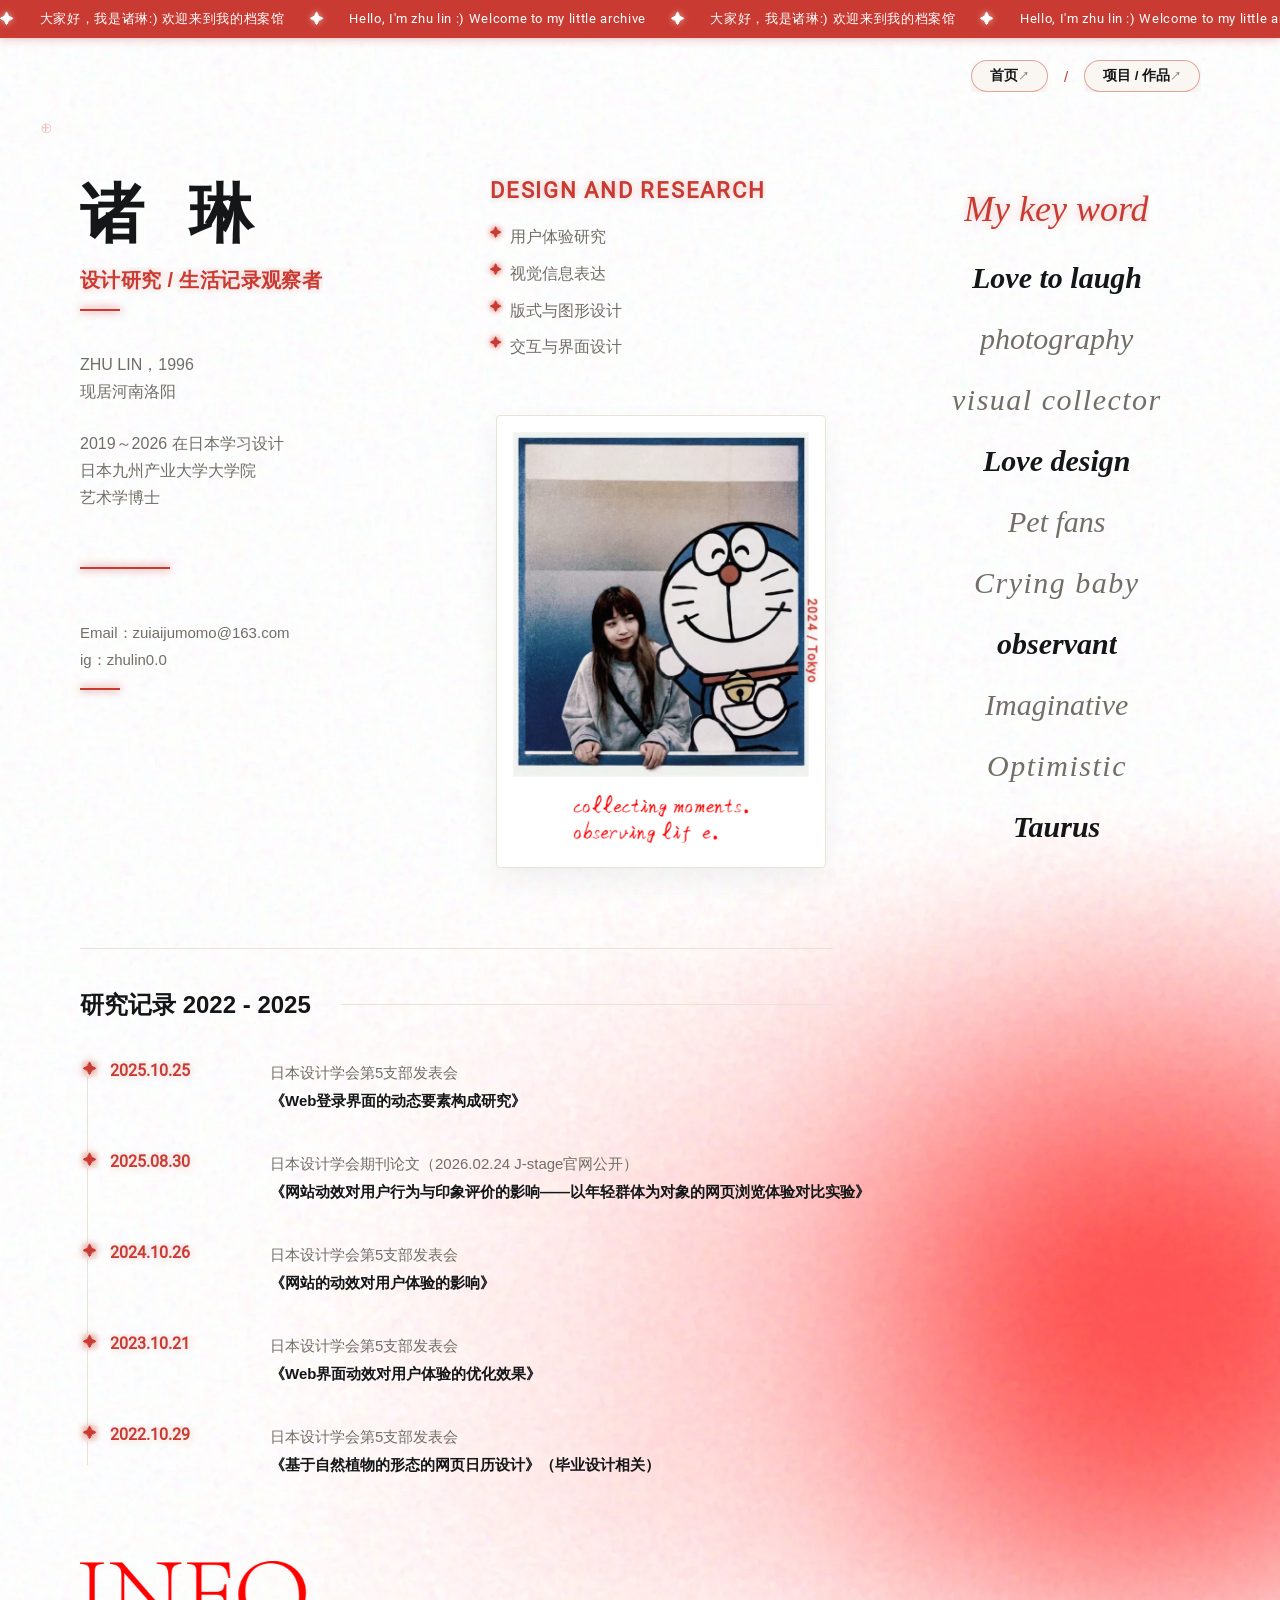
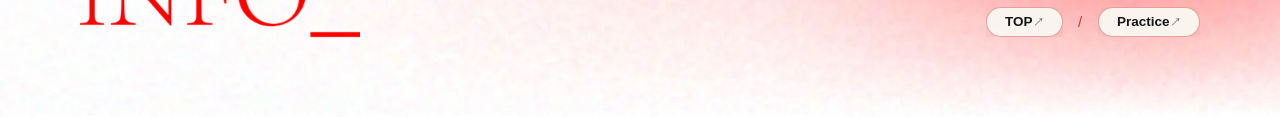
==== commit ff431dbf: "Add files via upload" ====
--- a/info.html
+++ b/info.html
@@ -4,10 +4,10 @@
 <head>
     <meta charset="UTF-8">
     <meta name="viewport" content="width=device-width, initial-scale=1.0">
-    <title>Info - ZHU LIN</title>
-    <link rel="icon" type="image/png" href="images/素材-13.png">
-    <link rel="stylesheet" href="css/info_v6.css">
-    <link rel="stylesheet" href="css/mobile_v1.css?v=8">
+    <title>Info - ZHU LIN</title>
+    <link rel="icon" type="image/png" href="images/素材-13.png">
+    <link rel="stylesheet" href="css/info_v6.css">
+    <link rel="stylesheet" href="css/mobile_v1.css?v=8">
 </head>
 
 <body>
@@ -16,31 +16,31 @@
             <div class="info-marquee-track">
                 <div class="info-marquee-group">
                     <span class="info-marquee-star">&#10022;</span><span class="info-marquee-item">大家好，我是诸琳:)
-                        欢迎来到我的档案馆</span>
+                        欢迎来到我的档案馆</span>
                     <span class="info-marquee-star">&#10022;</span><span class="info-marquee-item">Hello, I'm zhu lin :)
-                        Welcome to my little archive.</span>
+                        Welcome to my little archive</span>
                     <span class="info-marquee-star">&#10022;</span><span class="info-marquee-item">大家好，我是诸琳:)
-                        欢迎来到我的档案馆</span>
+                        欢迎来到我的档案馆</span>
                     <span class="info-marquee-star">&#10022;</span><span class="info-marquee-item">Hello, I'm zhu lin :)
-                        Welcome to my little archive.</span>
+                        Welcome to my little archive</span>
                 </div>
                 <div class="info-marquee-group" aria-hidden="true">
                     <span class="info-marquee-star">&#10022;</span><span class="info-marquee-item">大家好，我是诸琳:)
-                        欢迎来到我的档案馆</span>
+                        欢迎来到我的档案馆</span>
                     <span class="info-marquee-star">&#10022;</span><span class="info-marquee-item">Hello, I'm zhu lin :)
-                        Welcome to my little archive.</span>
+                        Welcome to my little archive</span>
                     <span class="info-marquee-star">&#10022;</span><span class="info-marquee-item">大家好，我是诸琳:)
-                        欢迎来到我的档案馆</span>
+                        欢迎来到我的档案馆</span>
                     <span class="info-marquee-star">&#10022;</span><span class="info-marquee-item">Hello, I'm zhu lin :)
-                        Welcome to my little archive.</span>
+                        Welcome to my little archive</span>
                 </div>
             </div>
         </div>
 
         <nav class="info-nav info-nav-top" aria-label="Primary">
-            <a class="reveal-line" style="--reveal-delay: 0.120s" href="index.html">Top</a>
+            <a class="reveal-line" style="--reveal-delay: 0.120s" href="index.html">首页</a>
             <span class="reveal-line" style="--reveal-delay: 0.195s">/</span>
-            <a class="reveal-line" style="--reveal-delay: 0.270s" href="ux-design.html">Practice</a>
+            <a class="reveal-line" style="--reveal-delay: 0.270s" href="ux-design.html">项目 / 作品</a>
         </nav>
 
         <main class="info-canvas">
@@ -173,9 +173,9 @@
 
     <!-- Back to top -->
     <div class="back-to-top" id="info-back-top" aria-label="Back to top">↑</div>
-    <script>
-        var backBtn = document.getElementById('info-back-top');
-        window.addEventListener('scroll', function () {
+    <script>
+        var backBtn = document.getElementById('info-back-top');
+        window.addEventListener('scroll', function () {
             if (window.pageYOffset > 300) {
                 backBtn.classList.add('visible');
             } else {
@@ -183,10 +183,10 @@
             }
         }, { passive: true });
         backBtn.addEventListener('click', function () {
-            window.scrollTo({ top: 0, behavior: 'smooth' });
-        });
-    </script>
-    <script src="js/mobile_v1.js?v=4"></script>
-</body>
-
-</html>
+            window.scrollTo({ top: 0, behavior: 'smooth' });
+        });
+    </script>
+    <script src="js/mobile_v1.js?v=4"></script>
+</body>
+
+</html>
--- a/css/mobile_v1.css
+++ b/css/mobile_v1.css
@@ -114,13 +114,13 @@
     .photo-logo {
         top: 14px !important;
         left: 14px !important;
-        right: 14px;
-        gap: 10px !important;
-    }
+        right: 10px !important;
+        overflow: visible !important;
+}
 
     .left-section .signature-overlay,
     .signature-overlay {
-        width: min(68vw, 310px) !important;
+        width: 280px !important;
         max-width: 100%;
     }
 
@@ -904,3 +904,18 @@
         font-size: 22px !important;
     }
 }
+@media (max-width: 900px) {
+  .photo-logo {
+    left: 14px !important;
+    right: 14px !important;
+    width: calc(100% - 28px) !important;
+    overflow: visible !important;
+  }
+
+  .left-section .photo-logo img.signature-overlay {
+    width: 86% !important;
+    max-width: 340px !important;
+    height: auto !important;
+    object-fit: contain !important;
+  }
+}
